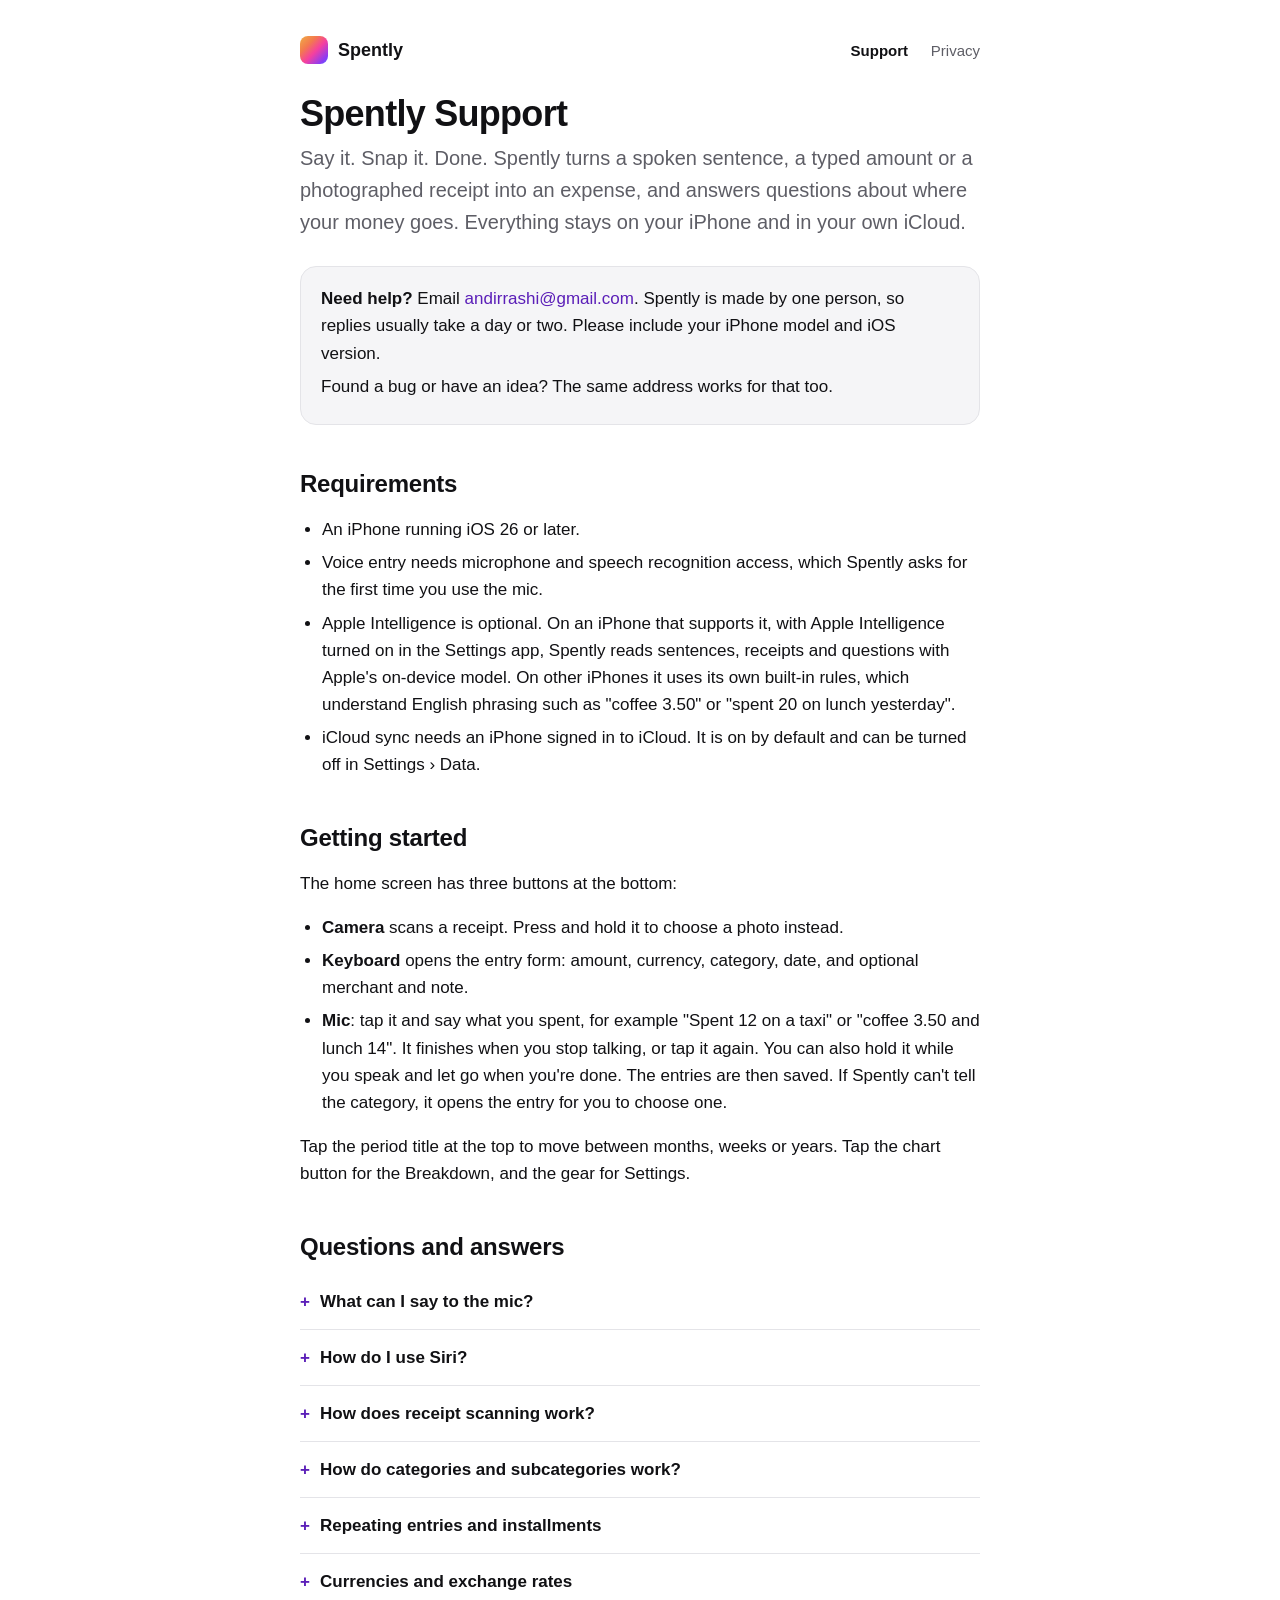
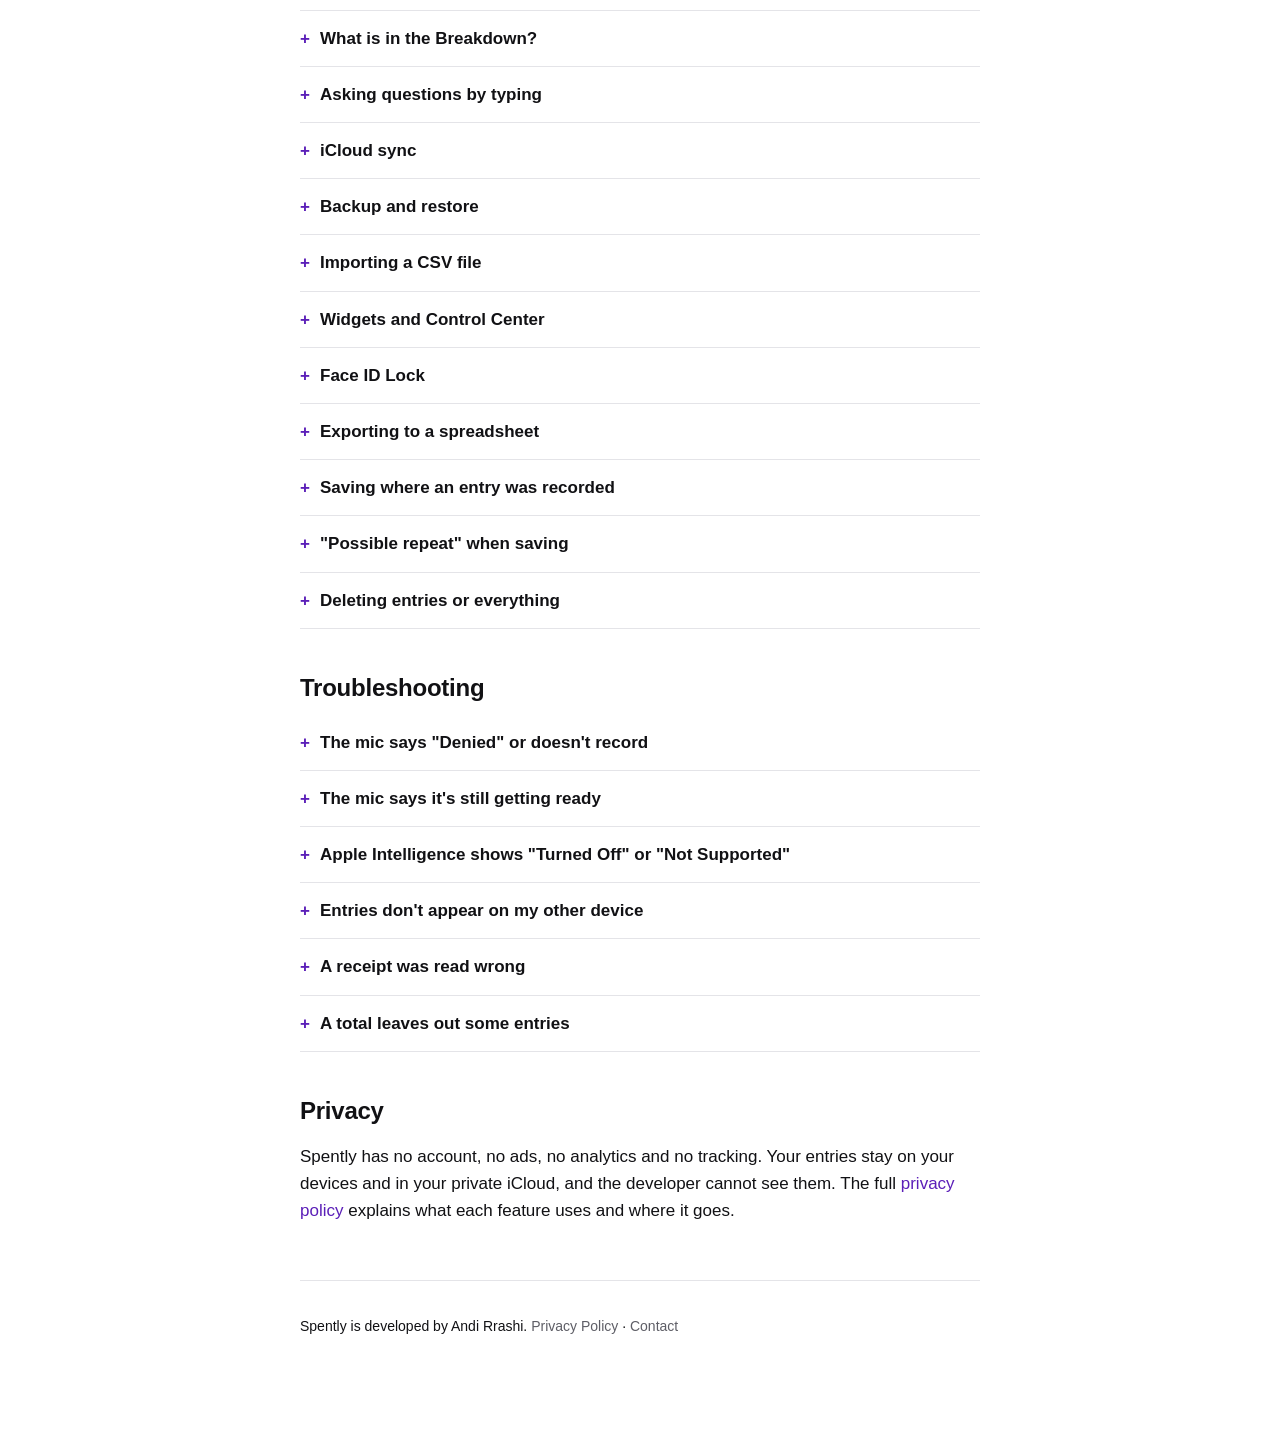
==== index.html @ 6c064168 "Publish Spently privacy policy and support website" ====
<!doctype html>
<html lang="en">
<head>
  <meta charset="utf-8">
  <meta name="viewport" content="width=device-width, initial-scale=1">
  <title>Spently Support</title>
  <meta name="description" content="Help, answers and contact details for Spently, the iPhone app that records expenses by voice, keyboard or receipt and keeps everything on your own devices.">
  <link rel="stylesheet" href="style.css">
</head>
<body>
<div class="wrap">

<header class="site">
  <a class="brand" href="./"><span class="mark" aria-hidden="true"></span>Spently</a>
  <nav>
    <a href="./" aria-current="page">Support</a>
    <a href="privacy.html">Privacy</a>
  </nav>
</header>

<h1>Spently Support</h1>
<p class="lede">Say it. Snap it. Done. Spently turns a spoken sentence, a typed amount or a photographed receipt into an expense, and answers questions about where your money goes. Everything stays on your iPhone and in your own iCloud.</p>

<div class="contact">
  <p><strong>Need help?</strong> Email <a href="mailto:andirrashi@gmail.com?subject=Spently%20support">andirrashi@gmail.com</a>. Spently is made by one person, so replies usually take a day or two. Please include your iPhone model and iOS version.</p>
  <p>Found a bug or have an idea? The same address works for that too.</p>
</div>

<h2 id="requirements">Requirements</h2>
<ul>
  <li>An iPhone running iOS 26 or later.</li>
  <li>Voice entry needs microphone and speech recognition access, which Spently asks for the first time you use the mic.</li>
  <li>Apple Intelligence is optional. On an iPhone that supports it, with Apple Intelligence turned on in the Settings app, Spently reads sentences, receipts and questions with Apple's on-device model. On other iPhones it uses its own built-in rules, which understand English phrasing such as "coffee 3.50" or "spent 20 on lunch yesterday".</li>
  <li>iCloud sync needs an iPhone signed in to iCloud. It is on by default and can be turned off in Settings › Data.</li>
</ul>

<h2 id="getting-started">Getting started</h2>
<p>The home screen has three buttons at the bottom:</p>
<ul>
  <li><strong>Camera</strong> scans a receipt. Press and hold it to choose a photo instead.</li>
  <li><strong>Keyboard</strong> opens the entry form: amount, currency, category, date, and optional merchant and note.</li>
  <li><strong>Mic</strong>: tap it and say what you spent, for example "Spent 12 on a taxi" or "coffee 3.50 and lunch 14". It finishes when you stop talking, or tap it again. You can also hold it while you speak and let go when you're done. The entries are then saved. If Spently can't tell the category, it opens the entry for you to choose one.</li>
</ul>
<p>Tap the period title at the top to move between months, weeks or years. Tap the chart button for the Breakdown, and the gear for Settings.</p>

<h2 id="faq">Questions and answers</h2>

<details>
  <summary>What can I say to the mic?</summary>
  <p>Any sentence with an amount in it. Spently looks for the amount, a currency if you name one, a category or subcategory name, a merchant after "at", "from" or "to", and a day such as "yesterday". Several entries in one sentence work: "coffee 3.50 and a taxi 12". You can also say a count and a price: "2 beers at 4 each".</p>
  <p>Say "income" or "salary" for money coming in, for example "salary 2,400 from Acme".</p>
  <p>Questions work from the same mic: "How much did I spend on food this month?", "What was my biggest expense last week?", "How much do I spend on coffee a month?"</p>
</details>

<details>
  <summary>How do I use Siri?</summary>
  <p>Spently works with Siri without any setup. Try:</p>
  <ul>
    <li>"Add to Spently" or "Add an expense in Spently", then say the entry.</li>
    <li>"Log a purchase in Spently"</li>
    <li>"Ask Spently how much I spent on food this month"</li>
    <li>"Check my spending in Spently"</li>
  </ul>
  <p>Complete entries are saved straight away and Siri reads them back. Anything Siri couldn't place in a category waits in Spently for you to finish. The same actions are available in the Shortcuts app and can be assigned to the Action button.</p>
</details>

<details>
  <summary>How does receipt scanning work?</summary>
  <p>Tap the camera button and photograph the receipt, or press and hold the button to pick an existing photo. Spently reads the merchant, total, date and the items on the receipt, picks a category, and opens the entry for you to check before saving. Nothing is saved without you seeing it.</p>
  <p>If items on one receipt belong to different categories (groceries and drinks, say), Spently offers to split it into one entry per category.</p>
  <p>The receipt image itself is not kept. Reading happens on your iPhone.</p>
</details>

<details>
  <summary>How do categories and subcategories work?</summary>
  <p>Spently starts with a set of expense and income categories such as Food, Transport and Salary, some with subcategories (Food › Lunch, Transport › Taxi). Manage them in Settings › Categories: rename, change the emoji, reorder, add subcategories, or delete. Deleting a category asks where its entries and repeating entries should move; nothing is deleted with it.</p>
  <p>Over time Spently learns from your own entries: a merchant you've used before fills in its category, and a word you've used before ("smokes") finds the category you gave it last time.</p>
</details>

<details>
  <summary>Repeating entries and installments</summary>
  <p>When adding an entry, tap "Repeat or Split Into Installments". A repeat (weekly, monthly or yearly) creates a new entry automatically each time it's due, on the same day of the month where possible. Installments split one purchase into monthly payments, labeled 1/12 to 12/12. A yearly subscription can be both: it renews each year and is paid in monthly installments.</p>
  <p>Manage them in Settings › Repeating Entries and Settings › Installments, where you can pause, edit, end or cancel remaining payments. Future payments show on the home screen as upcoming; turn "Show Upcoming" off in Settings if you'd rather see only what's been paid.</p>
</details>

<details>
  <summary>Currencies and exchange rates</summary>
  <p>Spently picks your home currency from your iPhone's region the first time it runs. Every entry keeps the currency it was recorded in; totals are shown in whichever currency you pick with the pill under the total on the home screen.</p>
  <p>Add or remove currencies, change the home currency and check exchange rates in Settings › Currencies. Rates are refreshed once a day from a public source, or you can type your own. A currency without a rate is left out of totals until it has one, and the home screen says so.</p>
  <p>If you've allowed location, Spently notices when you're in a country with a different currency and offers to record new entries in it until you're home.</p>
</details>

<details>
  <summary>What is in the Breakdown?</summary>
  <p>Spending over time with a tappable bar chart, highlights (daily average, projection, comparison with the previous period, biggest day), where it went by category, what changed most, fixed versus flexible costs, weekday and time-of-day habits, the largest expenses, income next to expenses, and written insights. Pick any timeframe, including custom dates, and hide the sections you don't need with Customize.</p>
</details>

<details>
  <summary>Asking questions by typing</summary>
  <p>Open search on the home screen and type a question instead of a search term, for example "how much on groceries last month?". Tap Search on the keyboard and the answer appears above the entries it's based on.</p>
</details>

<details>
  <summary>iCloud sync</summary>
  <p>With iCloud Sync on (Settings › Data), entries, categories and repeating entries are kept in your private iCloud and appear on every device signed in with the same Apple Account. They also come back when you set up a new iPhone. Sync usually takes a few seconds; after a fresh install give it a minute.</p>
  <p>Turning sync off keeps everything on the iPhone and stops syncing from the next launch. Data already in iCloud stays there until you remove it in the Settings app under your name › iCloud.</p>
</details>

<details>
  <summary>Backup and restore</summary>
  <p>Settings › Backup &amp; Data › Back Up… writes one file with every entry, category and repeating entry, and your currencies. Restoring it on a new iPhone brings the currencies too. Save it to Files, iCloud Drive or anywhere you like. Restore From Backup… reads it back; restoring only adds what isn't already there and never removes or changes existing entries, so it's safe to run more than once.</p>
  <p>Backups include saved locations, so share them only where you'd share your entries.</p>
</details>

<details>
  <summary>Importing a CSV file</summary>
  <p>Settings › Backup &amp; Data › Import CSV File… reads a spreadsheet export with one entry per row and these columns:</p>
<pre><code>date,kind,category,subcategory,note,amount,currency
2026-03-01T15:28:12,expense,Coffee,,,1.60,EUR
2026-03-01T15:30:01,expense,Food,Lunch,Team lunch,30,EUR
2026-03-01T09:00:00,income,Salary,,,2400,EUR</code></pre>
  <p><code>date</code> is ISO 8601 in local time, <code>kind</code> is <code>expense</code> or <code>income</code>, and <code>subcategory</code> and <code>note</code> may be empty. Categories that don't exist yet are created. Rows already imported are skipped.</p>
</details>

<details>
  <summary>Widgets and Control Center</summary>
  <p>Touch and hold the Home Screen, tap Edit, then Add Widget and choose Spently. Spending shows your total, money in and out, your trend or top categories for the period you pick. There are also Quick Add, Recent, Upcoming and Category widgets, several of them for the Lock Screen too.</p>
  <p>In Control Center, add Add to Spently and choose whether it opens Spently to speak, type, scan a receipt or add income. It works on the Action button as well.</p>
</details>

<details>
  <summary>Face ID Lock</summary>
  <p>Turn it on in Settings › Privacy &amp; Security. Spently then asks for Face ID, Touch ID or your passcode when it opens and when you come back to it, at once or after the delay you choose under Require Face ID. While it's on, widgets show only that Spently is locked, and the Category widget can't list your categories to choose from.</p>
</details>

<details>
  <summary>Exporting to a spreadsheet</summary>
  <p>Settings › Backup &amp; Data › Export CSV File… saves every entry as a CSV file that Numbers, Excel or Google Sheets can open. Import CSV File… reads one back, skipping entries that are already there.</p>
</details>

<details>
  <summary>Saving where an entry was recorded</summary>
  <p>Save Location is off until you turn it on, either on the last setup page or in Settings › Entries. With it on, each entry you add remembers where you were and shows it on a small map when you open the entry. The location is only read at the moment you save; Spently never tracks you in the background. Turn it off any time.</p>
</details>

<details>
  <summary>"Possible repeat" when saving</summary>
  <p>Spently warns when a new entry looks like one you added moments ago or the same merchant and amount today, to catch a double tap or a receipt scanned twice. Tap Add Anyway if it's genuinely a second purchase. After two Add Anyways for the same category and amount in a day, it stops asking about that pair until tomorrow.</p>
</details>

<details>
  <summary>Deleting entries or everything</summary>
  <p>Swipe left on an entry to delete it, or open it and tap Delete Entry. An installment entry can delete just that payment or the whole plan. Settings › Backup &amp; Data › Erase All Entries deletes every entry and repeating entry, on this iPhone and, with iCloud Sync on, on your other devices. Categories stay.</p>
</details>

<h2 id="troubleshooting">Troubleshooting</h2>

<details>
  <summary>The mic says "Denied" or doesn't record</summary>
  <p>Open the Settings app › Apps › Spently and allow Microphone and Speech Recognition. Spently's own Settings › Voice &amp; Apple Intelligence shows the current state and has a shortcut there.</p>
</details>

<details>
  <summary>The mic says it's still getting ready</summary>
  <p>On first use iOS downloads the speech model for your language, which needs the internet once. Wait a moment and tap the mic again. After that voice works offline.</p>
</details>

<details>
  <summary>Apple Intelligence shows "Turned Off" or "Not Supported"</summary>
  <p>Apple Intelligence needs a supported iPhone, a supported language, and the switch turned on in the Settings app › Apple Intelligence &amp; Siri. Spently works without it; only the understanding of unusual phrasings and foreign-language sentences is better with it.</p>
</details>

<details>
  <summary>Entries don't appear on my other device</summary>
  <p>Check both devices are signed in to the same Apple Account, that iCloud Sync is on in Spently's Settings › Data on both, and that iCloud Drive is enabled in the Settings app under your name › iCloud. Open Spently on both devices and give it a minute. A device without a network connection syncs as soon as it's back online.</p>
</details>

<details>
  <summary>A receipt was read wrong</summary>
  <p>Every scanned receipt opens for checking before it's saved, so correct the amount, date or category there. Flat, well-lit receipts with the total visible read best. Receipts in languages other than English are read best with Apple Intelligence on.</p>
</details>

<details>
  <summary>A total leaves out some entries</summary>
  <p>Entries in a currency without an exchange rate can't be converted, and the home screen says which currency is missing. Open Settings › Currencies › Exchange Rates and tap Update Now, or type the rate yourself.</p>
</details>

<h2 id="privacy">Privacy</h2>
<p>Spently has no account, no ads, no analytics and no tracking. Your entries stay on your devices and in your private iCloud, and the developer cannot see them. The full <a href="privacy.html">privacy policy</a> explains what each feature uses and where it goes.</p>

<footer class="site">
  <p>Spently is developed by Andi Rrashi. <a href="privacy.html">Privacy Policy</a> · <a href="mailto:andirrashi@gmail.com">Contact</a></p>
</footer>

</div>
</body>
</html>
---- style.css ----
:root {
  --ink: #111114;
  --muted: #5e5e66;
  --paper: #ffffff;
  --card: #f5f5f7;
  --line: #e4e4e8;
  --accent: #8a3cf5;
  --accent-ink: #5b1fb8;
  --pink: #f5409f;
  color-scheme: light dark;
}

@media (prefers-color-scheme: dark) {
  :root {
    --ink: #f2f2f5;
    --muted: #a0a0ab;
    --paper: #0b0b0e;
    --card: #17171c;
    --line: #26262d;
    --accent: #a266ff;
    --accent-ink: #c9a6ff;
    --pink: #fa5cb4;
  }
}

* { box-sizing: border-box; }

html { -webkit-text-size-adjust: 100%; }

body {
  margin: 0;
  background: var(--paper);
  color: var(--ink);
  font: 17px/1.6 -apple-system, BlinkMacSystemFont, "SF Pro Text", "Segoe UI", Roboto, Helvetica, Arial, sans-serif;
}

a { color: var(--accent-ink); text-decoration: none; }
a:hover { text-decoration: underline; }

.wrap { max-width: 720px; margin: 0 auto; padding: 24px 20px 80px; }

header.site {
  display: flex; align-items: center; justify-content: space-between; gap: 16px;
  padding: 12px 0 28px;
}
header.site .brand { display: flex; align-items: center; gap: 10px; font-weight: 700; font-size: 18px; color: var(--ink); }
header.site .brand .mark {
  width: 28px; height: 28px; border-radius: 8px;
  background: linear-gradient(135deg, #f0ae45, #f37a4e 30%, #f5409f 55%, #8a3cf5 85%, #5468ff);
}
header.site nav a { margin-left: 18px; color: var(--muted); font-size: 15px; }
header.site nav a[aria-current="page"] { color: var(--ink); font-weight: 600; }

h1 { font-size: 36px; line-height: 1.15; letter-spacing: -0.02em; margin: 0 0 8px; }
h2 { font-size: 24px; line-height: 1.25; letter-spacing: -0.01em; margin: 44px 0 12px; }
h3 { font-size: 18px; margin: 26px 0 8px; }
p, li { color: var(--ink); }
.lede { font-size: 20px; color: var(--muted); margin: 0 0 24px; }
.meta { color: var(--muted); font-size: 15px; margin: 0 0 28px; }

.summary {
  background: var(--card); border: 1px solid var(--line); border-radius: 16px;
  padding: 18px 20px; margin: 0 0 8px;
}
.summary p { margin: 0 0 8px; }
.summary p:last-child { margin: 0; }

ul, ol { padding-left: 22px; }
li { margin: 6px 0; }

table { width: 100%; border-collapse: collapse; margin: 12px 0 8px; font-size: 16px; }
th, td { text-align: left; vertical-align: top; padding: 10px 10px 10px 0; border-bottom: 1px solid var(--line); }
th { color: var(--muted); font-weight: 600; font-size: 14px; }

code, kbd {
  font-family: ui-monospace, SFMono-Regular, Menlo, Consolas, monospace;
  font-size: 0.92em; background: var(--card); border: 1px solid var(--line);
  border-radius: 6px; padding: 1px 6px;
}
pre {
  background: var(--card); border: 1px solid var(--line); border-radius: 12px;
  padding: 14px 16px; overflow-x: auto; font-size: 14px; line-height: 1.5;
}
pre code { background: none; border: 0; padding: 0; }

.toc { background: var(--card); border: 1px solid var(--line); border-radius: 16px; padding: 14px 20px; margin: 20px 0 8px; }
.toc ol { margin: 0; padding-left: 20px; columns: 2; column-gap: 24px; }
.toc li { break-inside: avoid; margin: 4px 0; }
@media (max-width: 560px) { .toc ol { columns: 1; } }

details { border-bottom: 1px solid var(--line); padding: 4px 0; }
summary { cursor: pointer; font-weight: 600; padding: 10px 0; list-style: none; }
summary::-webkit-details-marker { display: none; }
summary::before { content: "+"; display: inline-block; width: 20px; color: var(--accent-ink); font-weight: 700; }
details[open] summary::before { content: "–"; }
details p, details ul, details ol, details pre, details table { margin-top: 0; }
details > *:not(summary) { margin-bottom: 14px; }

.contact {
  background: var(--card); border: 1px solid var(--line); border-radius: 16px;
  padding: 18px 20px; margin: 28px 0;
}
.contact p { margin: 0 0 6px; }

footer.site { margin-top: 56px; padding-top: 20px; border-top: 1px solid var(--line); color: var(--muted); font-size: 14px; }
footer.site a { color: var(--muted); }
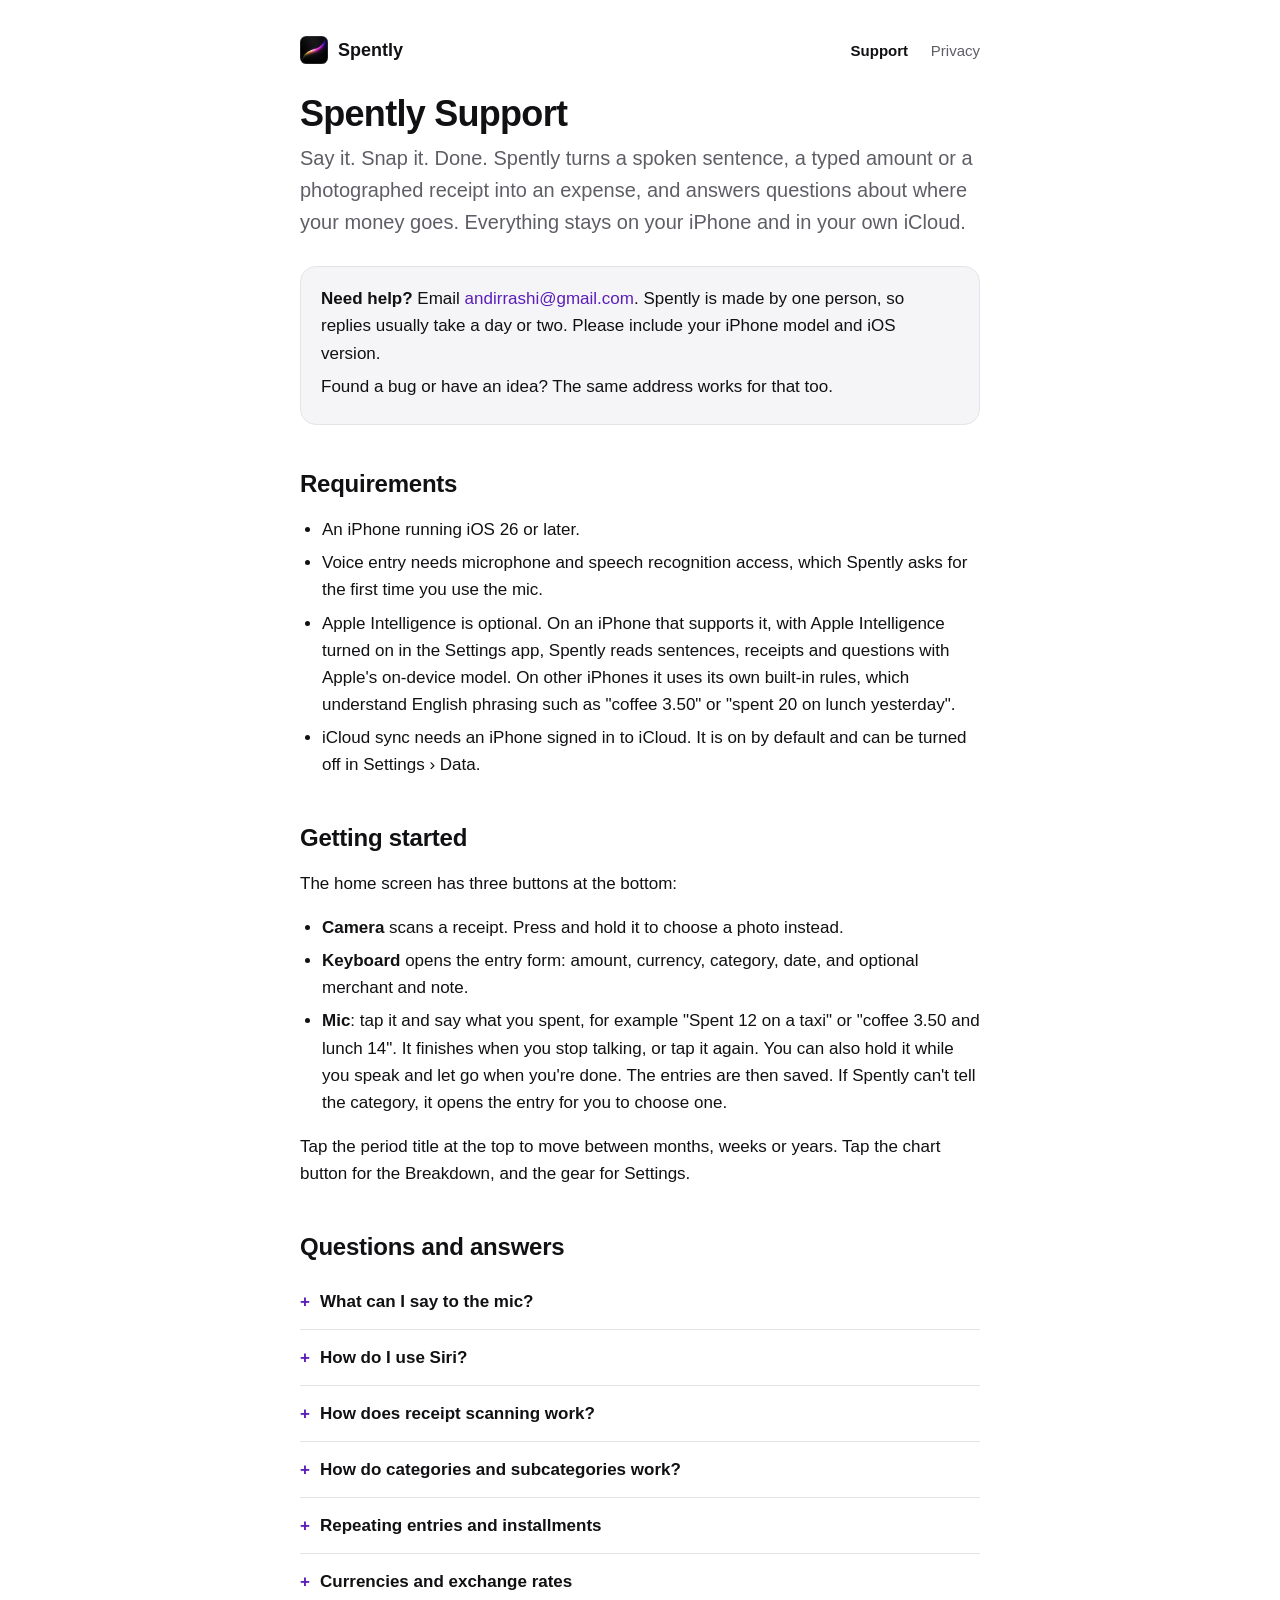
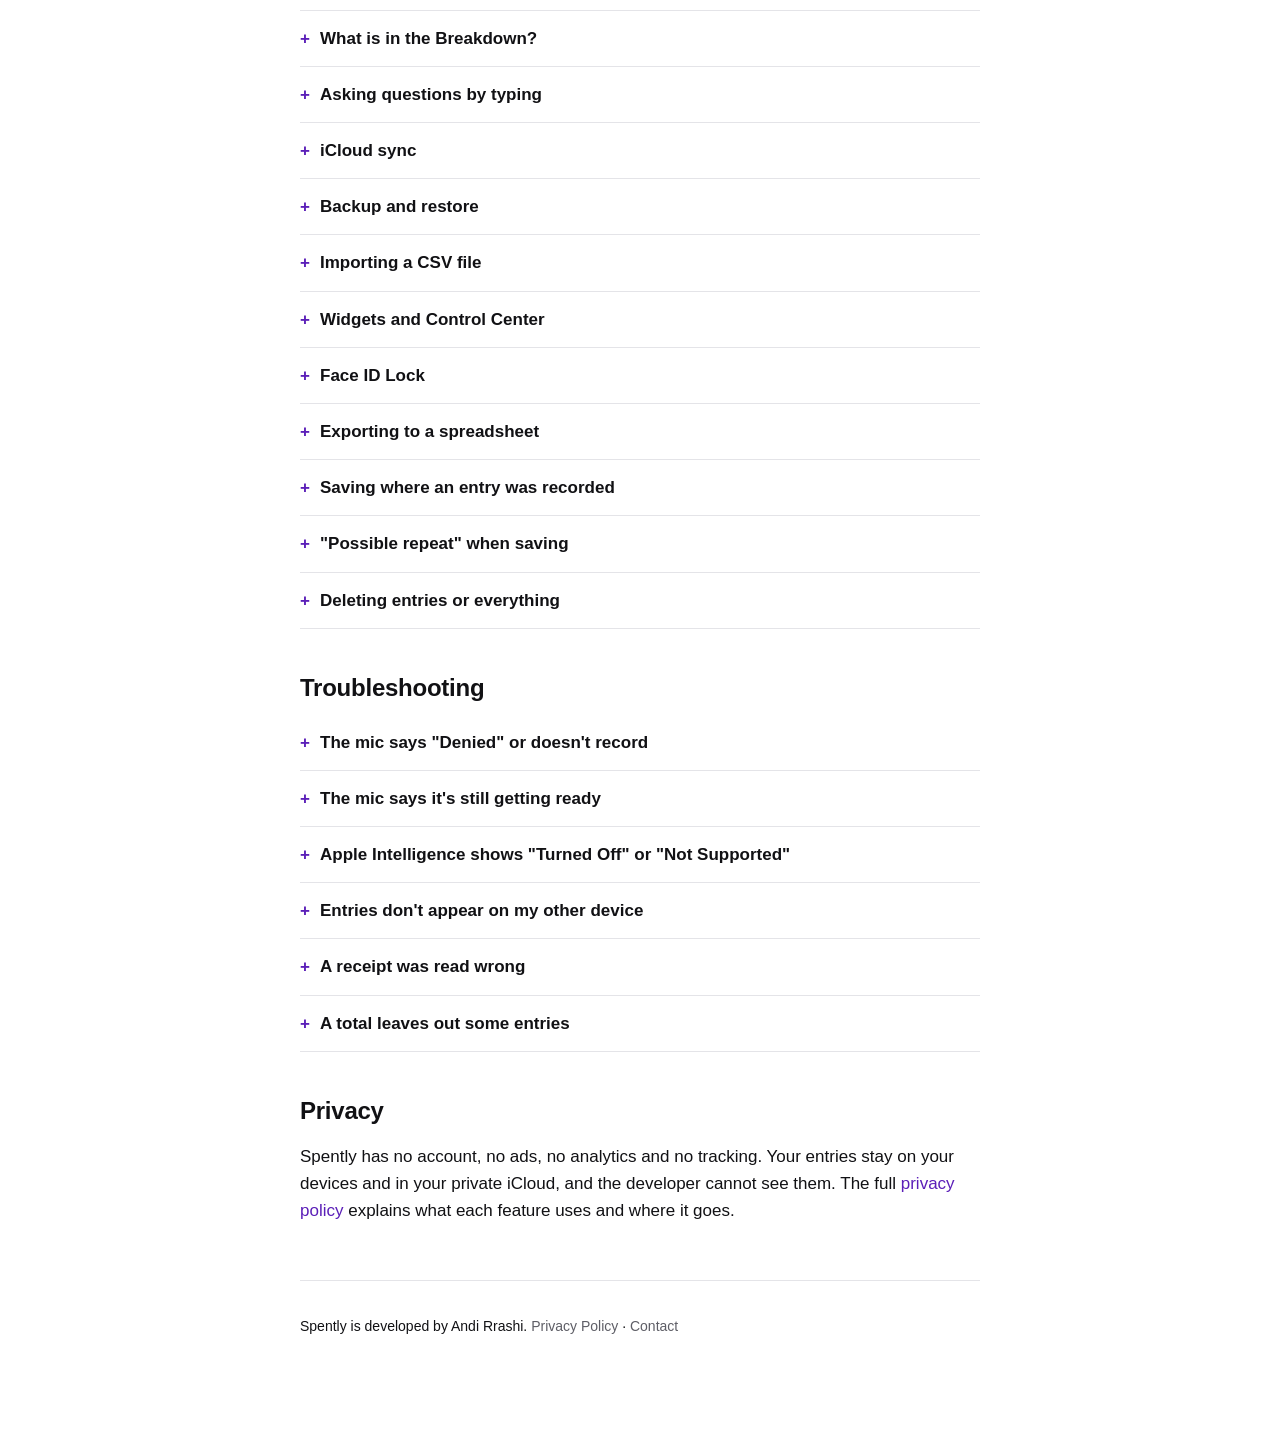
==== commit dffcdff7: "Refresh stylesheet cache for corrected Spently logo" ====
--- a/index.html
+++ b/index.html
@@ -5,7 +5,7 @@
   <meta name="viewport" content="width=device-width, initial-scale=1">
   <title>Spently Support</title>
   <meta name="description" content="Help, answers and contact details for Spently, the iPhone app that records expenses by voice, keyboard or receipt and keeps everything on your own devices.">
-  <link rel="stylesheet" href="style.css">
+  <link rel="stylesheet" href="style.css?v=spently-logo-1">
 </head>
 <body>
 <div class="wrap">
--- a/style.css
+++ b/style.css
@@ -45,8 +45,10 @@
 }
 header.site .brand { display: flex; align-items: center; gap: 10px; font-weight: 700; font-size: 18px; color: var(--ink); }
 header.site .brand .mark {
-  width: 28px; height: 28px; border-radius: 8px;
-  background: linear-gradient(135deg, #f0ae45, #f37a4e 30%, #f5409f 55%, #8a3cf5 85%, #5468ff);
+  display: block; flex: 0 0 28px;
+  width: 28px; height: 28px; border-radius: 6.3px;
+  background: #111 url("brand-mark.png") center / contain no-repeat;
+  box-shadow: inset 0 0 0 0.5px rgba(255, 255, 255, 0.25);
 }
 header.site nav a { margin-left: 18px; color: var(--muted); font-size: 15px; }
 header.site nav a[aria-current="page"] { color: var(--ink); font-weight: 600; }
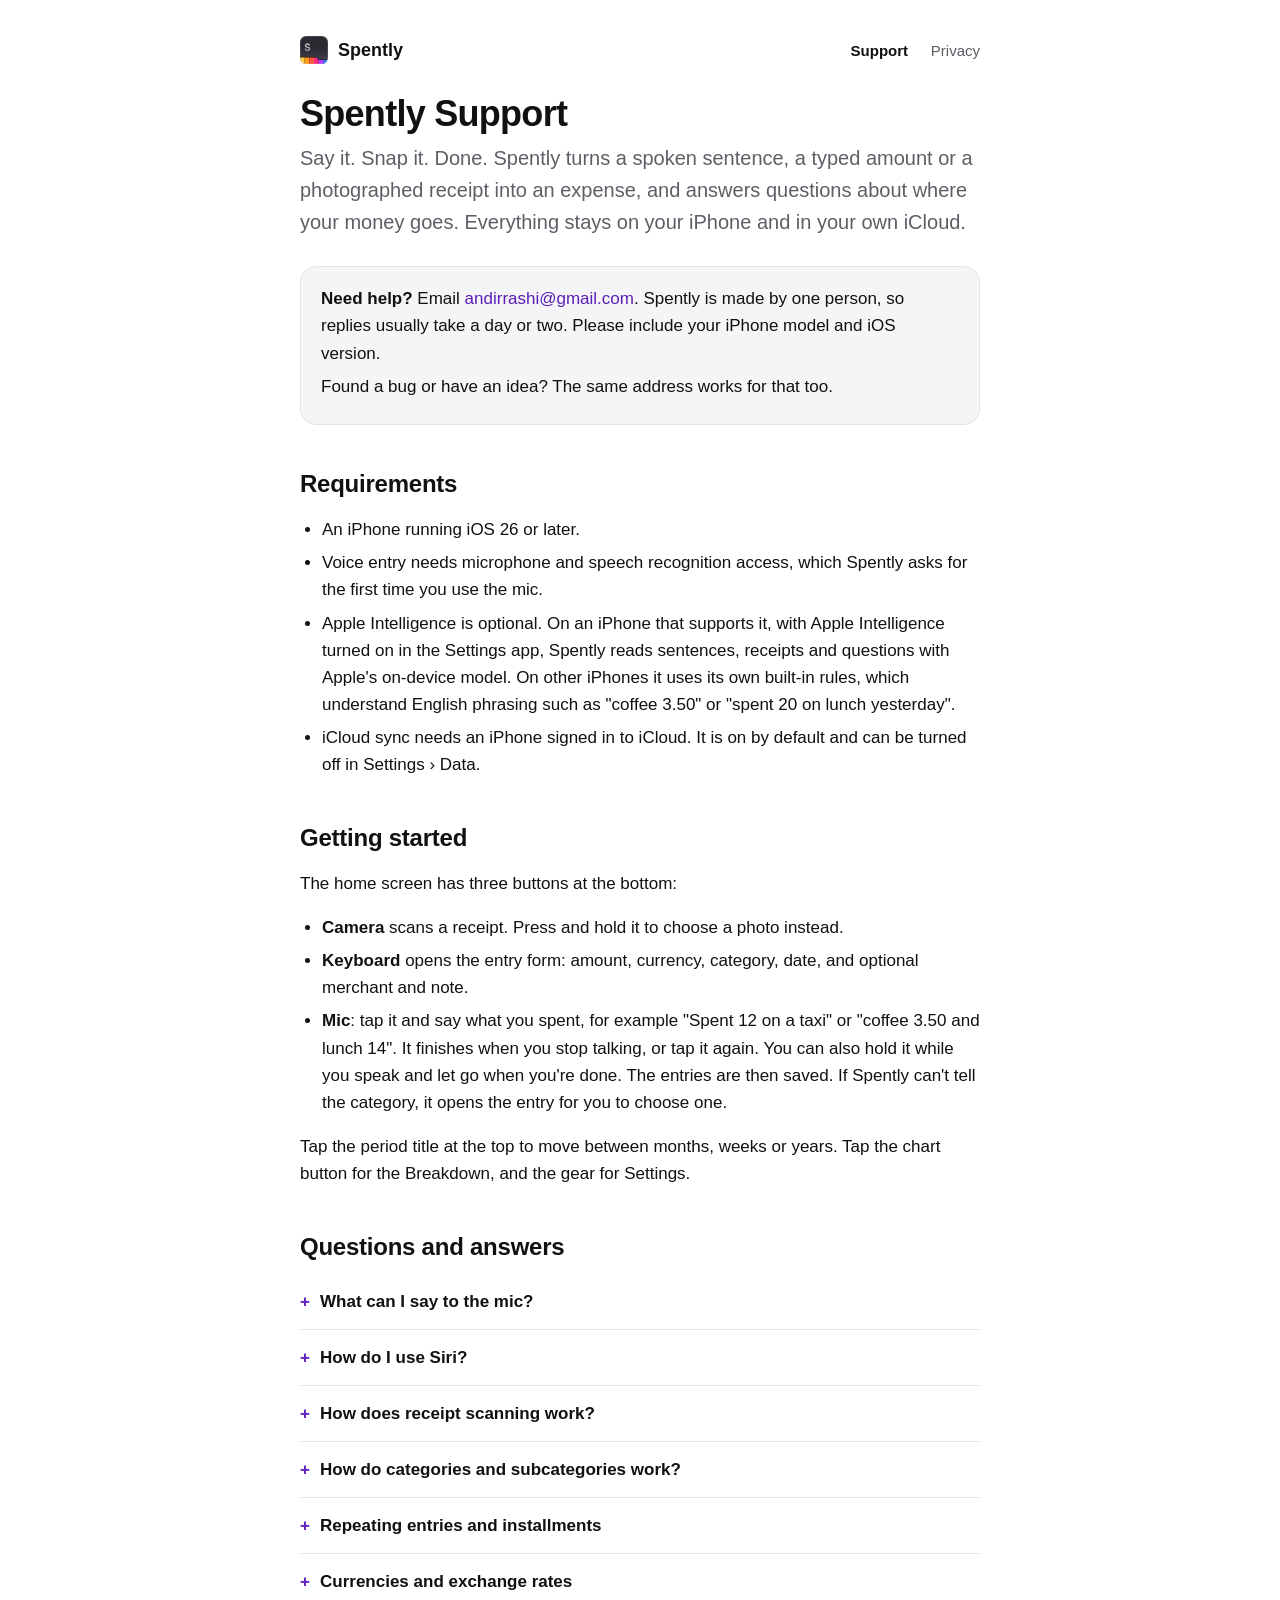
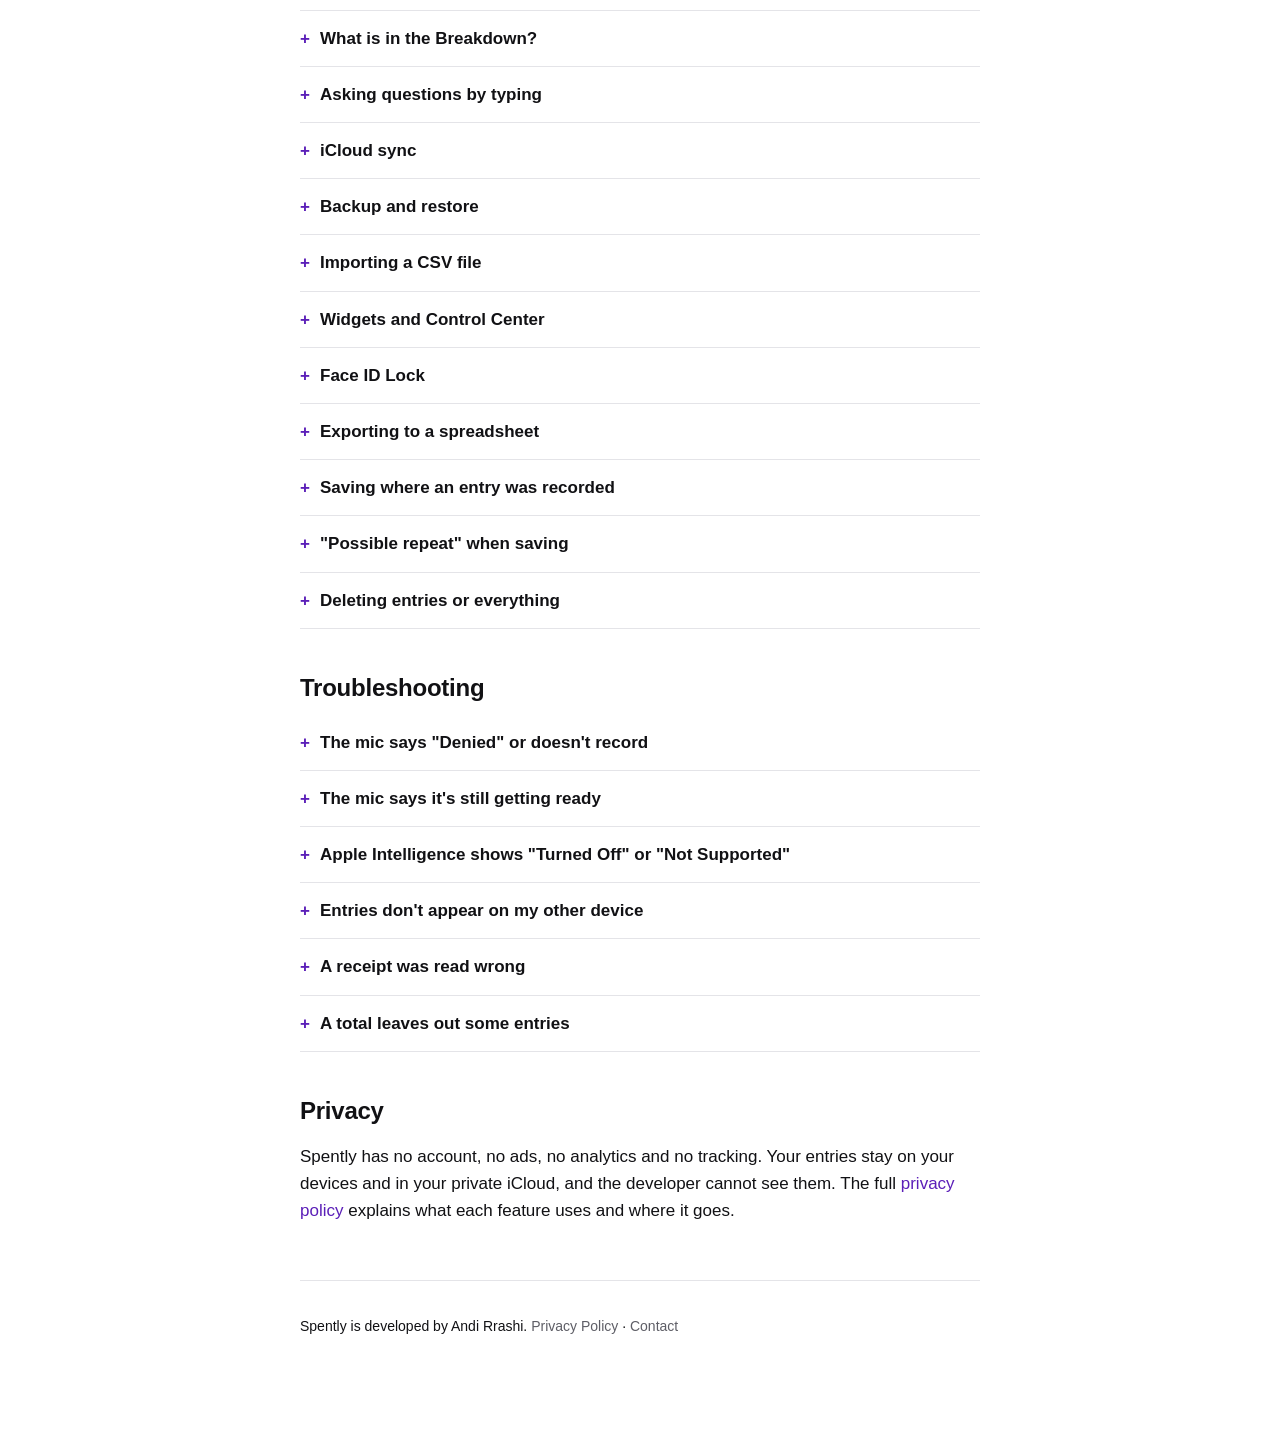
==== commit ba77d282: "Update privacy for onboarding location consent and add rounded Spently SVG logo" ====
--- a/index.html
+++ b/index.html
@@ -5,7 +5,7 @@
   <meta name="viewport" content="width=device-width, initial-scale=1">
   <title>Spently Support</title>
   <meta name="description" content="Help, answers and contact details for Spently, the iPhone app that records expenses by voice, keyboard or receipt and keeps everything on your own devices.">
-  <link rel="stylesheet" href="style.css?v=spently-logo-1">
+  <link rel="stylesheet" href="style.css?v=spently-logo-20261006">
 </head>
 <body>
 <div class="wrap">
@@ -140,7 +140,7 @@
 
 <details>
   <summary>Saving where an entry was recorded</summary>
-  <p>Save Location is off until you turn it on, either on the last setup page or in Settings › Entries. With it on, each entry you add remembers where you were and shows it on a small map when you open the entry. The location is only read at the moment you save; Spently never tracks you in the background. Turn it off any time.</p>
+  <p>Save Location starts off. Allowing location access when you tap Finish on the last setup page enables it if you have not already chosen a setting. You can change it later in Settings › Entries. With it on, each entry you add remembers where you were and shows it on a small map when you open the entry. The location is only read at the moment you save; Spently never tracks you in the background. Turn it off any time.</p>
 </details>
 
 <details>
--- a/style.css
+++ b/style.css
@@ -46,8 +46,9 @@
 header.site .brand { display: flex; align-items: center; gap: 10px; font-weight: 700; font-size: 18px; color: var(--ink); }
 header.site .brand .mark {
   display: block; flex: 0 0 28px;
-  width: 28px; height: 28px; border-radius: 6.3px;
-  background: #111 url("brand-mark.png") center / contain no-repeat;
+  width: 28px; height: 28px; border-radius: 22.5%;
+  overflow: hidden;
+  background: #111 url("brand-mark.svg?v=20261006") center / contain no-repeat;
   box-shadow: inset 0 0 0 0.5px rgba(255, 255, 255, 0.25);
 }
 header.site nav a { margin-left: 18px; color: var(--muted); font-size: 15px; }
